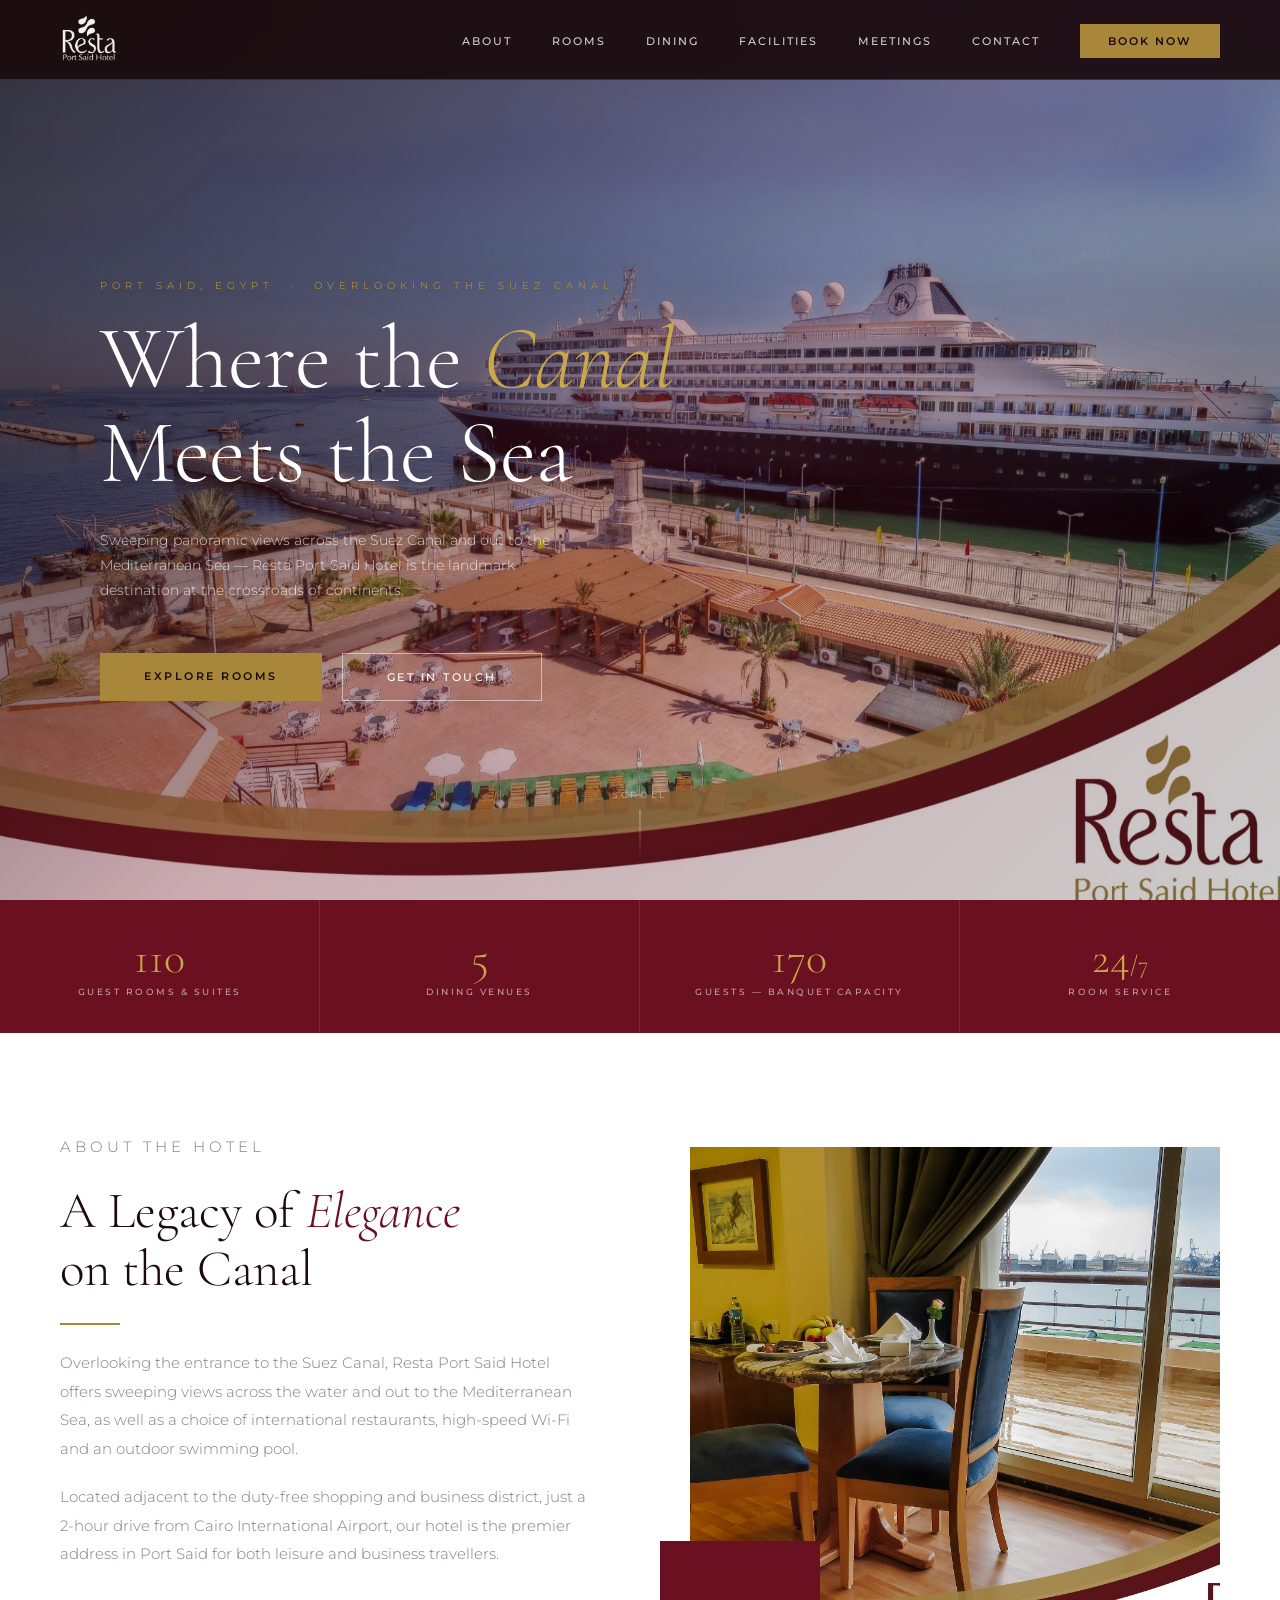
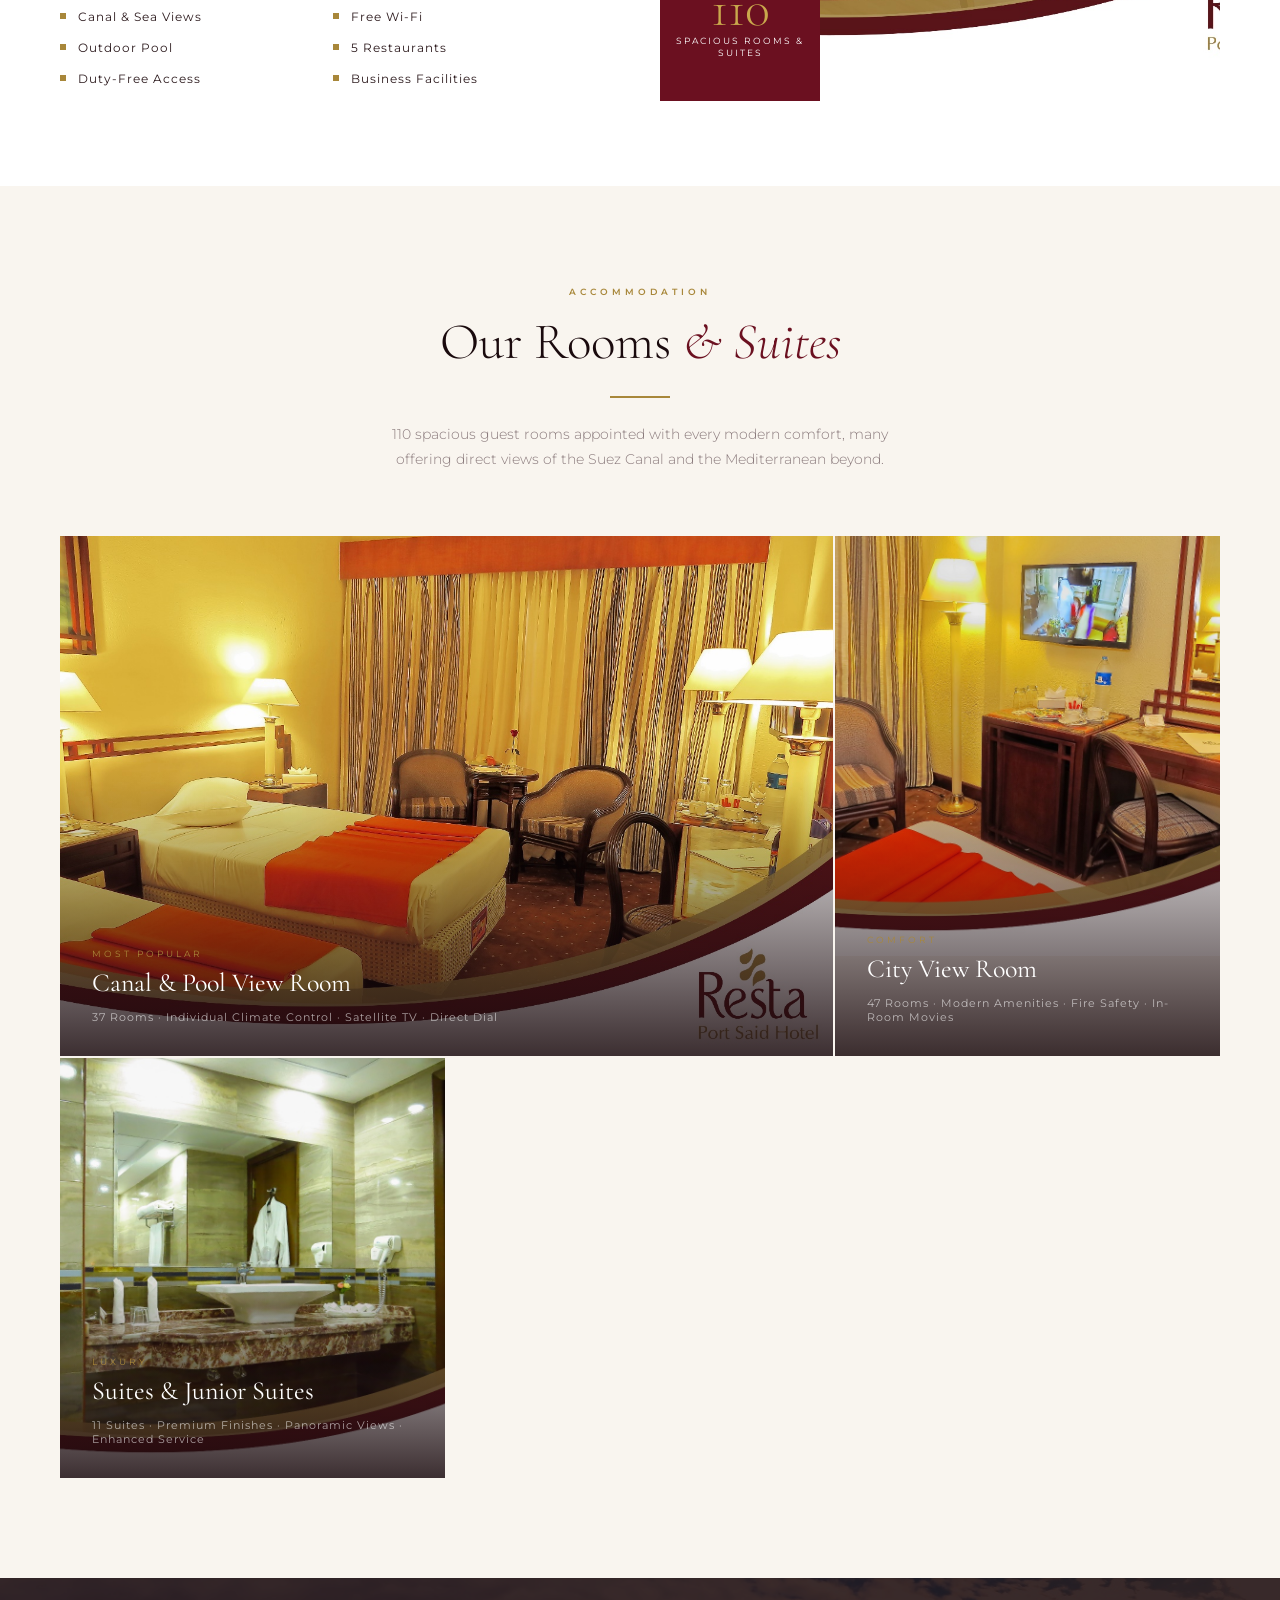
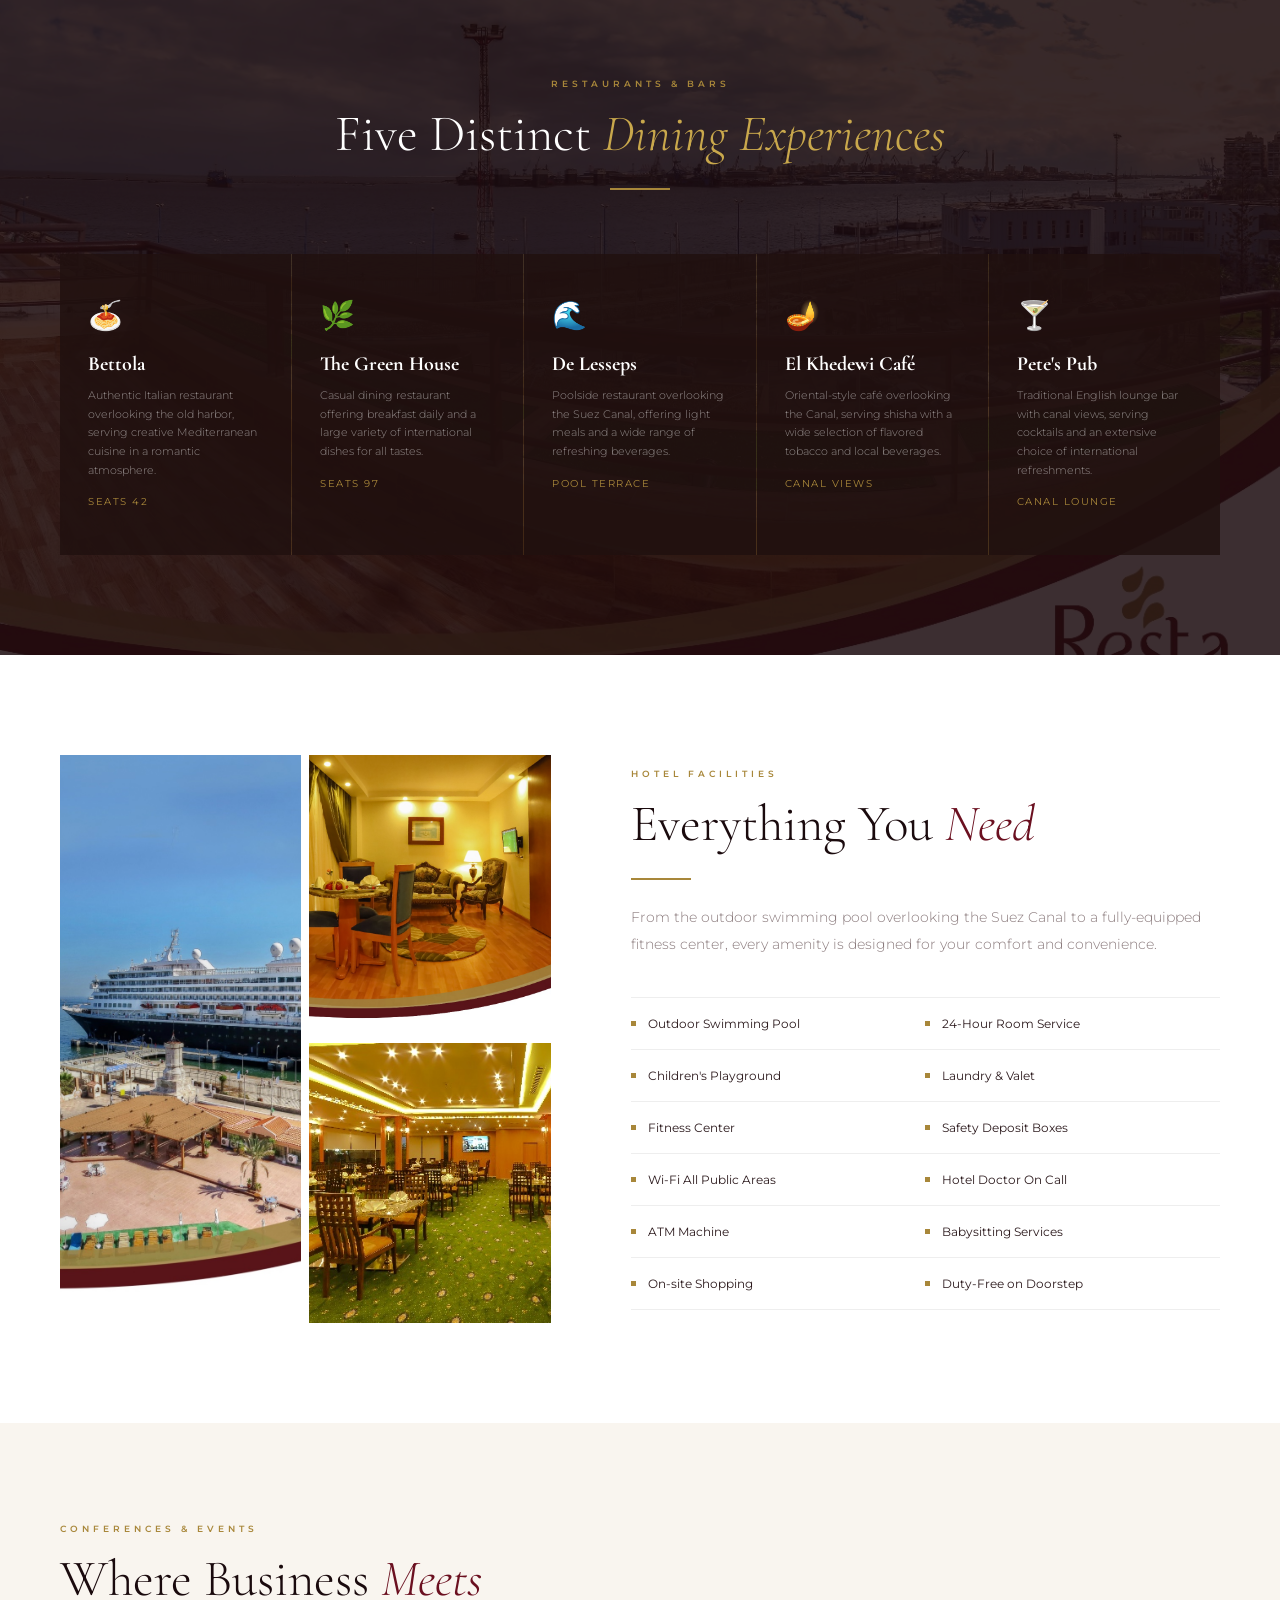
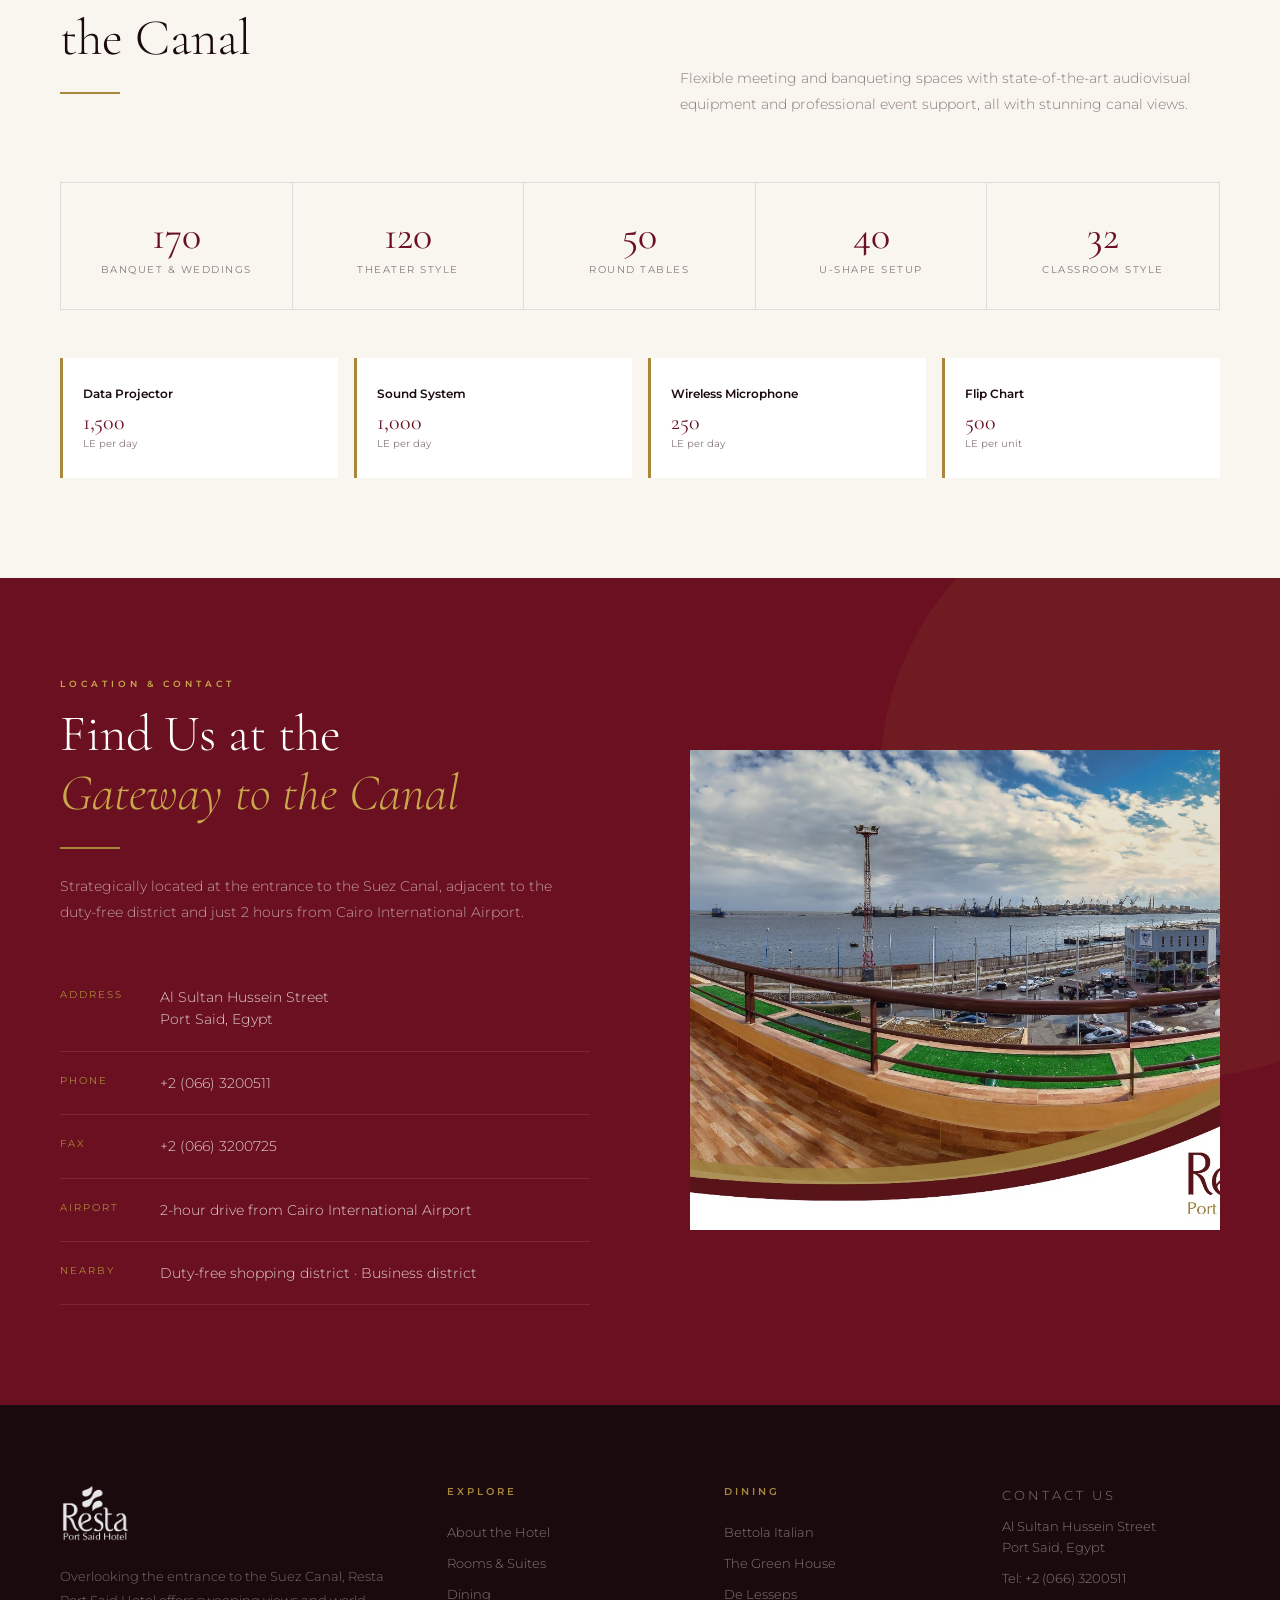
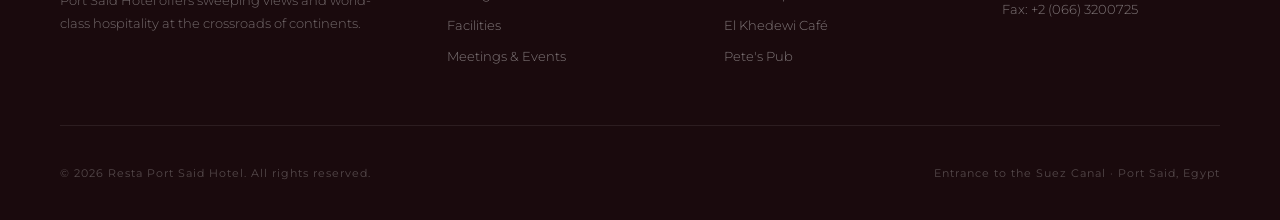
==== index.html @ e848336e "Add files via upload" ====
<!DOCTYPE html>
<html lang="en">
<head>
<meta charset="UTF-8">
<meta name="viewport" content="width=device-width, initial-scale=1.0">
<title>Resta Port Said Hotel</title>
<link href="https://fonts.googleapis.com/css2?family=Cormorant+Garamond:ital,wght@0,300;0,400;0,500;0,600;1,300;1,400&family=Montserrat:wght@300;400;500;600&display=swap" rel="stylesheet">
<style>
:root {
  --burgundy: #6B1020;
  --gold: #A8873A;
  --gold-light: #C9A84C;
  --cream: #F9F5EF;
  --dark: #1A0A0D;
  --mid: #3D1F25;
  --text: #2C1A1D;
  --gray: #8A7A7C;
}

* { margin:0; padding:0; box-sizing:border-box; }

html { scroll-behavior:smooth; }

body {
  font-family:'Montserrat', sans-serif;
  background:var(--cream);
  color:var(--text);
  overflow-x:hidden;
}

/* ===== NAV ===== */
nav {
  position:fixed;
  top:0; left:0; right:0;
  z-index:1000;
  padding:0 60px;
  height:80px;
  display:flex;
  align-items:center;
  justify-content:space-between;
  background:rgba(26,10,13,0.92);
  backdrop-filter:blur(12px);
  border-bottom:1px solid rgba(168,135,58,0.3);
  transition:all 0.4s;
}

nav.scrolled {
  height:64px;
  background:rgba(26,10,13,0.98);
}

.nav-logo img {
  height:46px;
  filter:brightness(0) invert(1);
  opacity:0.95;
}

.nav-links {
  display:flex;
  gap:40px;
  list-style:none;
}

.nav-links a {
  text-decoration:none;
  color:rgba(255,255,255,0.8);
  font-size:11px;
  letter-spacing:2px;
  text-transform:uppercase;
  font-weight:500;
  transition:color 0.3s;
  position:relative;
}

.nav-links a::after {
  content:'';
  position:absolute;
  bottom:-4px; left:0; right:0;
  height:1px;
  background:var(--gold);
  transform:scaleX(0);
  transition:transform 0.3s;
}

.nav-links a:hover { color:var(--gold-light); }
.nav-links a:hover::after { transform:scaleX(1); }

.nav-cta {
  background:var(--gold);
  color:var(--dark) !important;
  padding:10px 28px !important;
  letter-spacing:2px !important;
  font-weight:600 !important;
  transition:background 0.3s !important;
}
.nav-cta::after { display:none !important; }
.nav-cta:hover { background:var(--gold-light) !important; color:var(--dark) !important; }

/* ===== HERO ===== */
.hero {
  height:100vh;
  min-height:700px;
  position:relative;
  overflow:hidden;
}

.hero-bg {
  position:absolute;
  inset:0;
  background-image:url('[data-uri]');
  background-size:cover;
  background-position:center 30%;
  transform:scale(1.05);
  animation:heroZoom 20s ease-in-out infinite alternate;
}

@keyframes heroZoom {
  from { transform:scale(1.05) translateX(0); }
  to   { transform:scale(1.12) translateX(-2%); }
}

.hero-overlay {
  position:absolute;
  inset:0;
  background:linear-gradient(
    135deg,
    rgba(26,10,13,0.75) 0%,
    rgba(107,16,32,0.35) 50%,
    rgba(0,0,0,0.2) 100%
  );
}

.hero-content {
  position:relative;
  z-index:2;
  height:100%;
  display:flex;
  flex-direction:column;
  justify-content:center;
  align-items:flex-start;
  padding:0 100px;
  padding-top:80px;
}

.hero-eyebrow {
  font-size:10px;
  letter-spacing:5px;
  text-transform:uppercase;
  color:var(--gold);
  margin-bottom:20px;
  opacity:0;
  animation:fadeUp 0.8s 0.3s forwards;
}

.hero-title {
  font-family:'Cormorant Garamond', serif;
  font-size:clamp(52px, 7vw, 96px);
  font-weight:300;
  color:#fff;
  line-height:1.05;
  margin-bottom:28px;
  opacity:0;
  animation:fadeUp 0.8s 0.5s forwards;
}

.hero-title span {
  color:var(--gold-light);
  font-style:italic;
}

.hero-desc {
  font-size:14px;
  color:rgba(255,255,255,0.75);
  line-height:1.8;
  max-width:460px;
  margin-bottom:50px;
  font-weight:300;
  opacity:0;
  animation:fadeUp 0.8s 0.7s forwards;
}

.hero-btns {
  display:flex;
  gap:20px;
  opacity:0;
  animation:fadeUp 0.8s 0.9s forwards;
}

.btn-primary {
  background:var(--gold);
  color:var(--dark);
  padding:16px 44px;
  font-size:11px;
  letter-spacing:2.5px;
  text-transform:uppercase;
  font-weight:600;
  text-decoration:none;
  transition:all 0.3s;
  font-family:'Montserrat',sans-serif;
}
.btn-primary:hover { background:var(--gold-light); transform:translateY(-2px); }

.btn-outline {
  border:1px solid rgba(255,255,255,0.5);
  color:#fff;
  padding:16px 44px;
  font-size:11px;
  letter-spacing:2.5px;
  text-transform:uppercase;
  font-weight:500;
  text-decoration:none;
  transition:all 0.3s;
  font-family:'Montserrat',sans-serif;
}
.btn-outline:hover { border-color:var(--gold); color:var(--gold); }

.hero-scroll {
  position:absolute;
  bottom:40px;
  left:50%;
  transform:translateX(-50%);
  z-index:2;
  display:flex;
  flex-direction:column;
  align-items:center;
  gap:10px;
  opacity:0;
  animation:fadeIn 1s 1.5s forwards;
}

.hero-scroll span {
  font-size:9px;
  letter-spacing:3px;
  color:rgba(255,255,255,0.5);
  text-transform:uppercase;
}

.scroll-line {
  width:1px;
  height:50px;
  background:linear-gradient(to bottom, rgba(255,255,255,0.5), transparent);
  animation:scrollPulse 2s ease-in-out infinite;
}

@keyframes scrollPulse {
  0%,100% { opacity:0.3; transform:scaleY(1); }
  50% { opacity:1; transform:scaleY(1.1); }
}

/* ===== STATS BAR ===== */
.stats-bar {
  background:var(--burgundy);
  padding:0;
}

.stats-inner {
  display:grid;
  grid-template-columns:repeat(4, 1fr);
}

.stat-item {
  padding:36px 40px;
  border-right:1px solid rgba(255,255,255,0.1);
  text-align:center;
}
.stat-item:last-child { border-right:none; }

.stat-num {
  font-family:'Cormorant Garamond', serif;
  font-size:44px;
  font-weight:300;
  color:var(--gold-light);
  line-height:1;
  margin-bottom:6px;
}

.stat-label {
  font-size:9px;
  letter-spacing:2.5px;
  text-transform:uppercase;
  color:rgba(255,255,255,0.6);
  font-weight:500;
}

/* ===== SECTION DEFAULTS ===== */
section { padding:100px 0; }

.section-tag {
  font-size:9px;
  letter-spacing:4px;
  text-transform:uppercase;
  color:var(--gold);
  margin-bottom:16px;
  font-weight:600;
}

.section-title {
  font-family:'Cormorant Garamond', serif;
  font-size:clamp(36px, 4vw, 56px);
  font-weight:300;
  color:var(--dark);
  line-height:1.15;
}

.section-title em {
  font-style:italic;
  color:var(--burgundy);
}

.divider {
  width:60px;
  height:2px;
  background:var(--gold);
  margin:24px 0;
}

/* ===== ABOUT ===== */
.about {
  background:#fff;
}

.about-inner {
  max-width:1300px;
  margin:0 auto;
  padding:0 60px;
  display:grid;
  grid-template-columns:1fr 1fr;
  gap:100px;
  align-items:center;
}

.about-text p {
  font-size:15px;
  line-height:1.9;
  color:var(--gray);
  margin-bottom:20px;
  font-weight:300;
}

.about-features {
  display:grid;
  grid-template-columns:1fr 1fr;
  gap:16px;
  margin-top:40px;
}

.feature-item {
  display:flex;
  align-items:center;
  gap:12px;
  font-size:12px;
  letter-spacing:1px;
  color:var(--text);
}

.feature-dot {
  width:6px;
  height:6px;
  background:var(--gold);
  flex-shrink:0;
}

.about-img-wrap {
  position:relative;
}

.about-main-img {
  width:100%;
  height:520px;
  object-fit:cover;
}

.about-badge {
  position:absolute;
  bottom:-30px;
  left:-30px;
  width:160px;
  height:160px;
  background:var(--burgundy);
  display:flex;
  flex-direction:column;
  align-items:center;
  justify-content:center;
  color:#fff;
}

.about-badge-num {
  font-family:'Cormorant Garamond', serif;
  font-size:52px;
  font-weight:300;
  color:var(--gold-light);
  line-height:1;
}

.about-badge-text {
  font-size:9px;
  letter-spacing:2px;
  text-transform:uppercase;
  text-align:center;
  line-height:1.4;
  padding:0 12px;
}

/* ===== ROOMS ===== */
.rooms {
  background:var(--cream);
}

.rooms-inner {
  max-width:1300px;
  margin:0 auto;
  padding:0 60px;
}

.rooms-header {
  text-align:center;
  margin-bottom:64px;
}
.rooms-header .divider { margin:24px auto; }

.rooms-grid {
  display:grid;
  grid-template-columns:repeat(3, 1fr);
  gap:2px;
}

.room-card {
  position:relative;
  overflow:hidden;
  cursor:pointer;
}

.room-card:first-child {
  grid-column:span 2;
}

.room-img {
  width:100%;
  height:420px;
  object-fit:cover;
  display:block;
  transition:transform 0.7s cubic-bezier(0.25,0.46,0.45,0.94);
}

.room-card:first-child .room-img { height:520px; }

.room-card:hover .room-img { transform:scale(1.06); }

.room-overlay {
  position:absolute;
  inset:0;
  background:linear-gradient(to top, rgba(26,10,13,0.85) 0%, transparent 55%);
  transition:opacity 0.3s;
}

.room-info {
  position:absolute;
  bottom:0; left:0; right:0;
  padding:32px;
}

.room-type {
  font-size:9px;
  letter-spacing:3px;
  text-transform:uppercase;
  color:var(--gold);
  margin-bottom:8px;
}

.room-name {
  font-family:'Cormorant Garamond', serif;
  font-size:26px;
  font-weight:400;
  color:#fff;
  margin-bottom:12px;
}

.room-detail {
  font-size:11px;
  color:rgba(255,255,255,0.6);
  letter-spacing:1px;
}

/* ===== DINING ===== */
.dining {
  background:var(--dark);
  position:relative;
  overflow:hidden;
}

.dining::before {
  content:'';
  position:absolute;
  inset:0;
  background-image:url('[data-uri]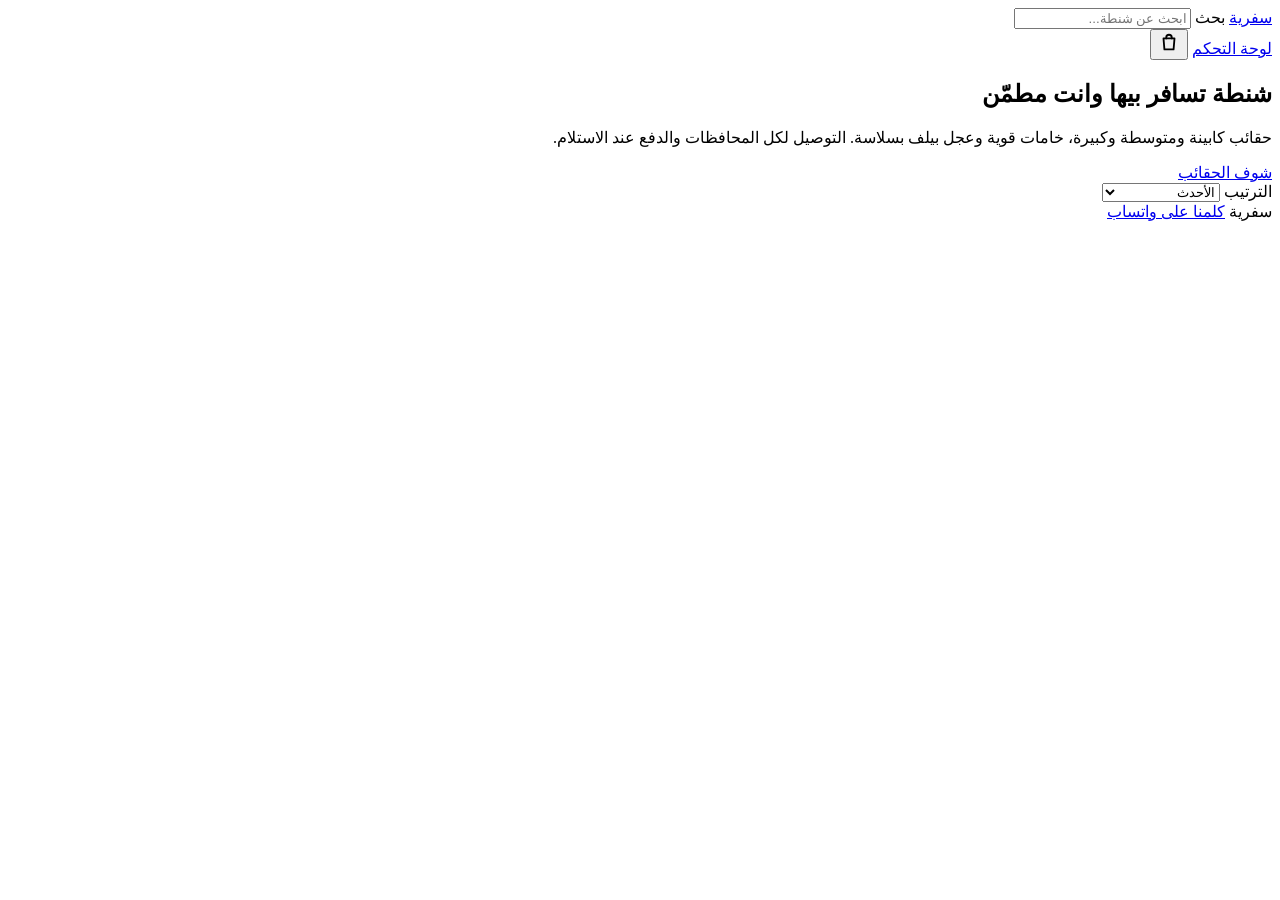
